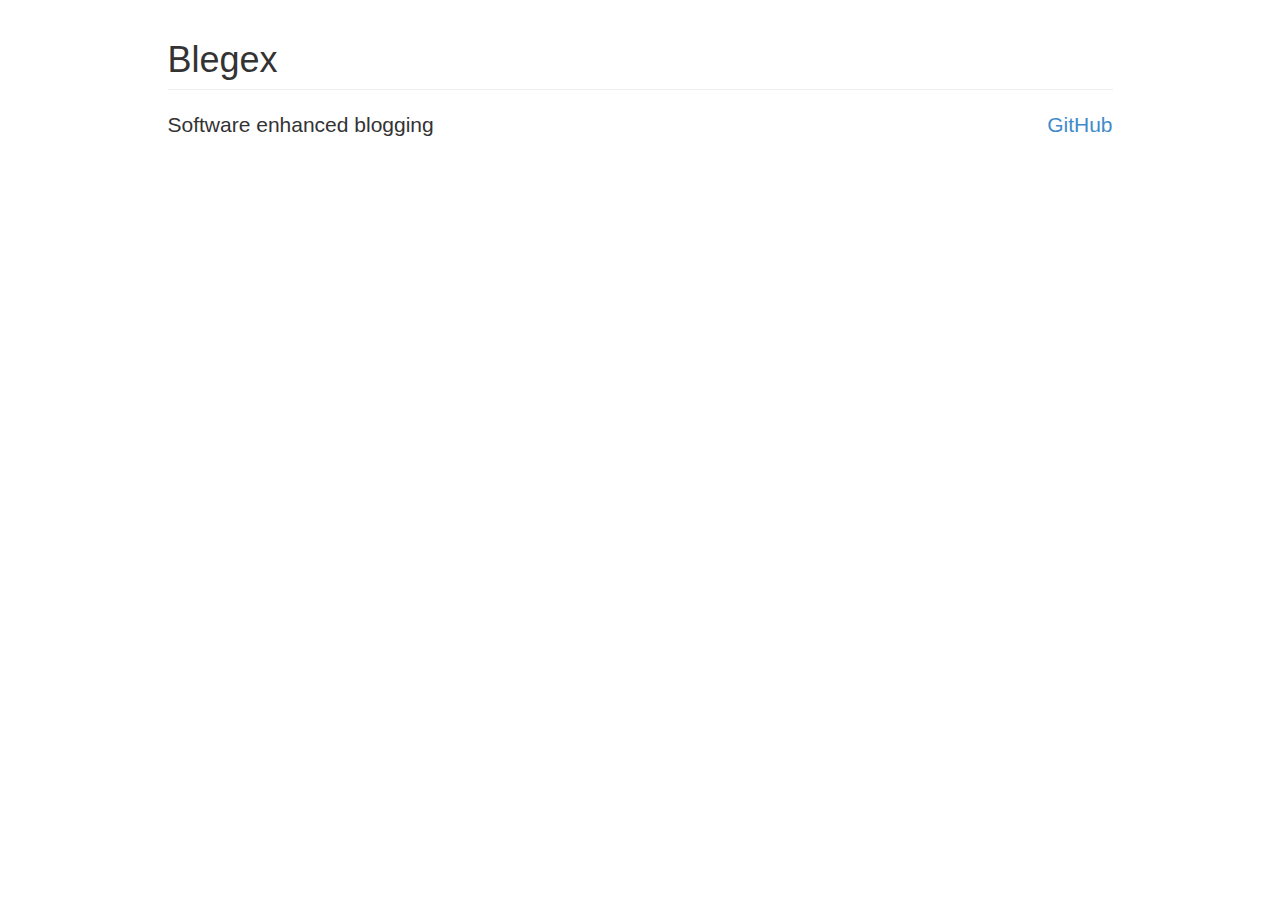
==== src/main/webapp/index.html @ d358f728 "Setup webapp base with AngularJS, Angular-Route, Bootstrap, jQuery" ====
<!doctype html>
<html>
  <head>
    <script src="js/lib/angular-1.3.0-beta.13.min.js"></script>
    <script src="js/lib/angular-resource-1.3.0-beta.13.min.js"></script>
    <script src="js/lib/angular-route-1.3.0-beta.13.min.js"></script>
    <script src="js/lib/jquery-2.1.1.min.js"></script>
    <script src="js/lib/bootstrap-3.1.1.min.js"></script>
    <script src="js/modules/blegex.js"></script>
    <link href="css/bootstrap-3.1.1.min.css" rel="stylesheet"/>
  </head>
  <body data-ng-app="blegex">
    <div class="container">
      <div class="row">
        <div class="col-md-10 col-md-offset-1">
          <h1 class="page-header">Blegex</h1>
        </div>
      </div>
      <div data-ng-view></div>
    </div>
  </body>
</html>
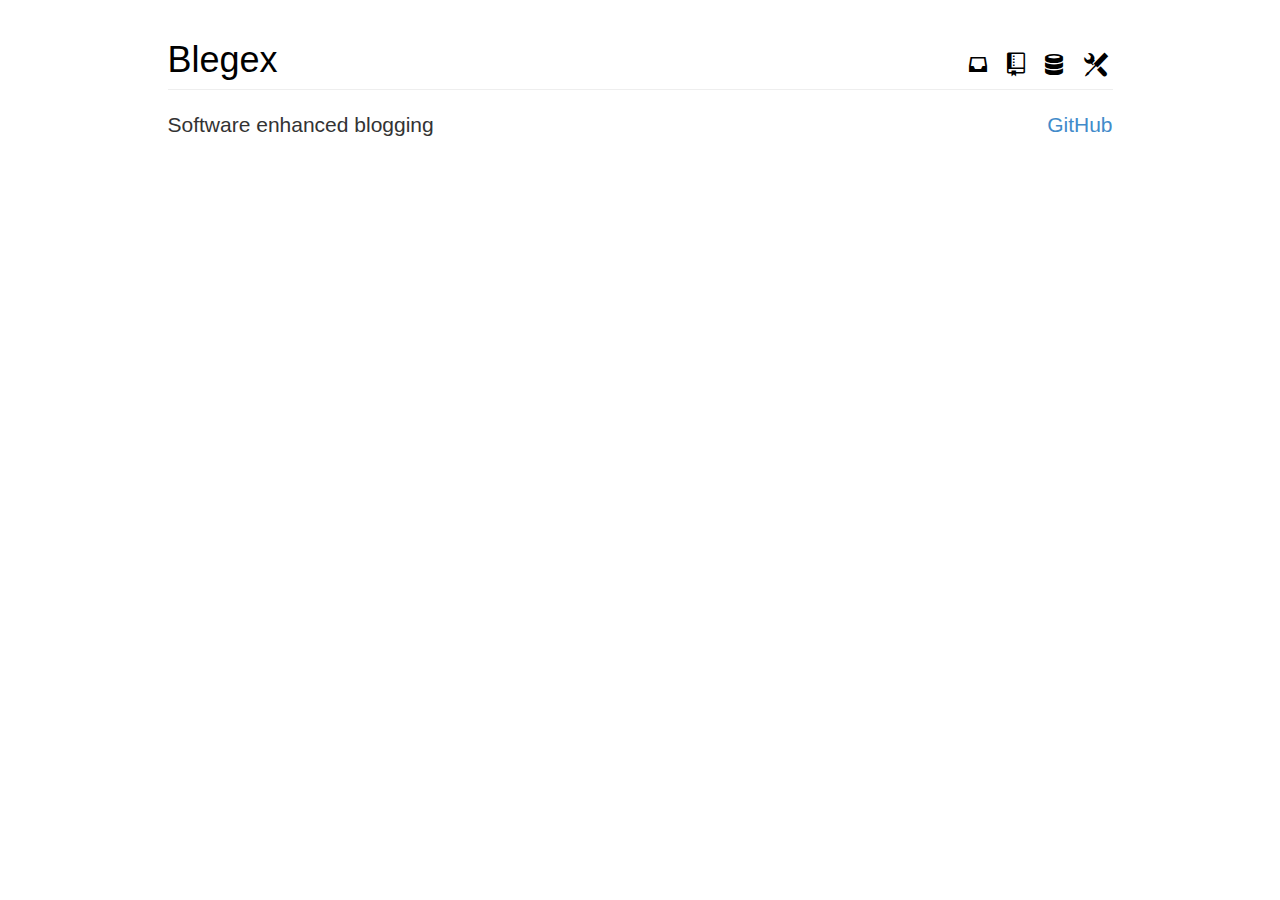
==== commit 1a357af8: "Added the base views, and angular bootstrap ui library" ====
--- a/src/main/webapp/index.html
+++ b/src/main/webapp/index.html
@@ -6,14 +6,24 @@
     <script src="js/lib/angular-route-1.3.0-beta.13.min.js"></script>
     <script src="js/lib/jquery-2.1.1.min.js"></script>
     <script src="js/lib/bootstrap-3.1.1.min.js"></script>
+    <script src="js/lib/ui-bootstrap-tpls-0.11.0.min.js"></script>
     <script src="js/modules/blegex.js"></script>
     <link href="css/bootstrap-3.1.1.min.css" rel="stylesheet"/>
+    <link href="css/octicons.css" rel="stylesheet"/>
+    <link href="css/custom.css" rel="stylesheet"/>
   </head>
   <body data-ng-app="blegex">
     <div class="container">
       <div class="row">
         <div class="col-md-10 col-md-offset-1">
-          <h1 class="page-header">Blegex</h1>
+          <h1 class="page-header"><a href="#/">Blegex</a>
+            <span class="pull-right">
+              <a href="#/inbox" data-tooltip-placement="bottom" data-tooltip="Draft inbox"><span class="medium-octicon octicon-inbox"></span></a>
+              <a href="#/draft" data-tooltip-placement="bottom" data-tooltip="Current draft"><span class="medium-octicon octicon-repo"></span></a>
+              <a href="#/database" data-tooltip-placement="bottom" data-tooltip="Content database"><span class="medium-octicon octicon-database"></span></a>
+              <a href="#/configuration" data-tooltip-placement="bottom" data-tooltip="Configuration"><span class="medium-octicon octicon-tools"></span></a>
+            </span>
+          </h1>
         </div>
       </div>
       <div data-ng-view></div>
--- a/src/main/webapp/css/octicons.css
+++ b/src/main/webapp/css/octicons.css
@@ -0,0 +1,237 @@
+@font-face {
+  font-family: 'octicons';
+  src: url('octicons.eot?#iefix') format('embedded-opentype'),
+       url('octicons.woff') format('woff'),
+       url('octicons.ttf') format('truetype'),
+       url('octicons.svg#octicons') format('svg');
+  font-weight: normal;
+  font-style: normal;
+}
+
+/*
+
+.octicon is optimized for 16px.
+.mega-octicon is optimized for 32px but can be used larger.
+
+*/
+.octicon {
+  font: normal normal 16px octicons;
+  line-height: 1;
+  display: inline-block;
+  text-decoration: none;
+  -webkit-font-smoothing: antialiased;
+  -moz-osx-font-smoothing: grayscale;
+}
+.mega-octicon {
+  font: normal normal 32px octicons;
+  line-height: 1;
+  display: inline-block;
+  text-decoration: none;
+  -webkit-font-smoothing: antialiased;
+  -moz-osx-font-smoothing: grayscale;
+}
+
+.octicon-alert:before { content: '\f02d'} /*  */
+.octicon-alignment-align:before { content: '\f08a'} /*  */
+.octicon-alignment-aligned-to:before { content: '\f08e'} /*  */
+.octicon-alignment-unalign:before { content: '\f08b'} /*  */
+.octicon-arrow-down:before { content: '\f03f'} /*  */
+.octicon-arrow-left:before { content: '\f040'} /*  */
+.octicon-arrow-right:before { content: '\f03e'} /*  */
+.octicon-arrow-small-down:before { content: '\f0a0'} /*  */
+.octicon-arrow-small-left:before { content: '\f0a1'} /*  */
+.octicon-arrow-small-right:before { content: '\f071'} /*  */
+.octicon-arrow-small-up:before { content: '\f09f'} /*  */
+.octicon-arrow-up:before { content: '\f03d'} /*  */
+.octicon-beer:before { content: '\f069'} /*  */
+.octicon-book:before { content: '\f007'} /*  */
+.octicon-bookmark:before { content: '\f07b'} /*  */
+.octicon-briefcase:before { content: '\f0d3'} /*  */
+.octicon-broadcast:before { content: '\f048'} /*  */
+.octicon-browser:before { content: '\f0c5'} /*  */
+.octicon-bug:before { content: '\f091'} /*  */
+.octicon-calendar:before { content: '\f068'} /*  */
+.octicon-check:before { content: '\f03a'} /*  */
+.octicon-checklist:before { content: '\f076'} /*  */
+.octicon-chevron-down:before { content: '\f0a3'} /*  */
+.octicon-chevron-left:before { content: '\f0a4'} /*  */
+.octicon-chevron-right:before { content: '\f078'} /*  */
+.octicon-chevron-up:before { content: '\f0a2'} /*  */
+.octicon-circle-slash:before { content: '\f084'} /*  */
+.octicon-circuit-board:before { content: '\f0d6'} /*  */
+.octicon-clippy:before { content: '\f035'} /*  */
+.octicon-clock:before { content: '\f046'} /*  */
+.octicon-cloud-download:before { content: '\f00b'} /*  */
+.octicon-cloud-upload:before { content: '\f00c'} /*  */
+.octicon-code:before { content: '\f05f'} /*  */
+.octicon-color-mode:before { content: '\f065'} /*  */
+.octicon-comment-add:before,
+.octicon-comment:before { content: '\f02b'} /*  */
+.octicon-comment-discussion:before { content: '\f04f'} /*  */
+.octicon-credit-card:before { content: '\f045'} /*  */
+.octicon-dash:before { content: '\f0ca'} /*  */
+.octicon-dashboard:before { content: '\f07d'} /*  */
+.octicon-database:before { content: '\f096'} /*  */
+.octicon-device-camera:before { content: '\f056'} /*  */
+.octicon-device-camera-video:before { content: '\f057'} /*  */
+.octicon-device-desktop:before { content: '\f27c'} /*  */
+.octicon-device-mobile:before { content: '\f038'} /*  */
+.octicon-diff:before { content: '\f04d'} /*  */
+.octicon-diff-added:before { content: '\f06b'} /*  */
+.octicon-diff-ignored:before { content: '\f099'} /*  */
+.octicon-diff-modified:before { content: '\f06d'} /*  */
+.octicon-diff-removed:before { content: '\f06c'} /*  */
+.octicon-diff-renamed:before { content: '\f06e'} /*  */
+.octicon-ellipsis:before { content: '\f09a'} /*  */
+.octicon-eye-unwatch:before,
+.octicon-eye-watch:before,
+.octicon-eye:before { content: '\f04e'} /*  */
+.octicon-file-binary:before { content: '\f094'} /*  */
+.octicon-file-code:before { content: '\f010'} /*  */
+.octicon-file-directory:before { content: '\f016'} /*  */
+.octicon-file-media:before { content: '\f012'} /*  */
+.octicon-file-pdf:before { content: '\f014'} /*  */
+.octicon-file-submodule:before { content: '\f017'} /*  */
+.octicon-file-symlink-directory:before { content: '\f0b1'} /*  */
+.octicon-file-symlink-file:before { content: '\f0b0'} /*  */
+.octicon-file-text:before { content: '\f011'} /*  */
+.octicon-file-zip:before { content: '\f013'} /*  */
+.octicon-flame:before { content: '\f0d2'} /*  */
+.octicon-fold:before { content: '\f0cc'} /*  */
+.octicon-gear:before { content: '\f02f'} /*  */
+.octicon-gift:before { content: '\f042'} /*  */
+.octicon-gist:before { content: '\f00e'} /*  */
+.octicon-gist-secret:before { content: '\f08c'} /*  */
+.octicon-git-branch-create:before,
+.octicon-git-branch-delete:before,
+.octicon-git-branch:before { content: '\f020'} /*  */
+.octicon-git-commit:before { content: '\f01f'} /*  */
+.octicon-git-compare:before { content: '\f0ac'} /*  */
+.octicon-git-merge:before { content: '\f023'} /*  */
+.octicon-git-pull-request-abandoned:before,
+.octicon-git-pull-request:before { content: '\f009'} /*  */
+.octicon-globe:before { content: '\f0b6'} /*  */
+.octicon-graph:before { content: '\f043'} /*  */
+.octicon-heart:before { content: '\2665'} /* ♥ */
+.octicon-history:before { content: '\f07e'} /*  */
+.octicon-home:before { content: '\f08d'} /*  */
+.octicon-horizontal-rule:before { content: '\f070'} /*  */
+.octicon-hourglass:before { content: '\f09e'} /*  */
+.octicon-hubot:before { content: '\f09d'} /*  */
+.octicon-inbox:before { content: '\f0cf'} /*  */
+.octicon-info:before { content: '\f059'} /*  */
+.octicon-issue-closed:before { content: '\f028'} /*  */
+.octicon-issue-opened:before { content: '\f026'} /*  */
+.octicon-issue-reopened:before { content: '\f027'} /*  */
+.octicon-jersey:before { content: '\f019'} /*  */
+.octicon-jump-down:before { content: '\f072'} /*  */
+.octicon-jump-left:before { content: '\f0a5'} /*  */
+.octicon-jump-right:before { content: '\f0a6'} /*  */
+.octicon-jump-up:before { content: '\f073'} /*  */
+.octicon-key:before { content: '\f049'} /*  */
+.octicon-keyboard:before { content: '\f00d'} /*  */
+.octicon-law:before { content: '\f0d8'} /*  */
+.octicon-light-bulb:before { content: '\f000'} /*  */
+.octicon-link:before { content: '\f05c'} /*  */
+.octicon-link-external:before { content: '\f07f'} /*  */
+.octicon-list-ordered:before { content: '\f062'} /*  */
+.octicon-list-unordered:before { content: '\f061'} /*  */
+.octicon-location:before { content: '\f060'} /*  */
+.octicon-gist-private:before,
+.octicon-mirror-private:before,
+.octicon-git-fork-private:before,
+.octicon-lock:before { content: '\f06a'} /*  */
+.octicon-logo-github:before { content: '\f092'} /*  */
+.octicon-mail:before { content: '\f03b'} /*  */
+.octicon-mail-read:before { content: '\f03c'} /*  */
+.octicon-mail-reply:before { content: '\f051'} /*  */
+.octicon-mark-github:before { content: '\f00a'} /*  */
+.octicon-markdown:before { content: '\f0c9'} /*  */
+.octicon-megaphone:before { content: '\f077'} /*  */
+.octicon-mention:before { content: '\f0be'} /*  */
+.octicon-microscope:before { content: '\f089'} /*  */
+.octicon-milestone:before { content: '\f075'} /*  */
+.octicon-mirror-public:before,
+.octicon-mirror:before { content: '\f024'} /*  */
+.octicon-mortar-board:before { content: '\f0d7'} /*  */
+.octicon-move-down:before { content: '\f0a8'} /*  */
+.octicon-move-left:before { content: '\f074'} /*  */
+.octicon-move-right:before { content: '\f0a9'} /*  */
+.octicon-move-up:before { content: '\f0a7'} /*  */
+.octicon-mute:before { content: '\f080'} /*  */
+.octicon-no-newline:before { content: '\f09c'} /*  */
+.octicon-octoface:before { content: '\f008'} /*  */
+.octicon-organization:before { content: '\f037'} /*  */
+.octicon-package:before { content: '\f0c4'} /*  */
+.octicon-paintcan:before { content: '\f0d1'} /*  */
+.octicon-pencil:before { content: '\f058'} /*  */
+.octicon-person-add:before,
+.octicon-person-follow:before,
+.octicon-person:before { content: '\f018'} /*  */
+.octicon-pin:before { content: '\f041'} /*  */
+.octicon-playback-fast-forward:before { content: '\f0bd'} /*  */
+.octicon-playback-pause:before { content: '\f0bb'} /*  */
+.octicon-playback-play:before { content: '\f0bf'} /*  */
+.octicon-playback-rewind:before { content: '\f0bc'} /*  */
+.octicon-plug:before { content: '\f0d4'} /*  */
+.octicon-repo-create:before,
+.octicon-gist-new:before,
+.octicon-file-directory-create:before,
+.octicon-file-add:before,
+.octicon-plus:before { content: '\f05d'} /*  */
+.octicon-podium:before { content: '\f0af'} /*  */
+.octicon-primitive-dot:before { content: '\f052'} /*  */
+.octicon-primitive-square:before { content: '\f053'} /*  */
+.octicon-pulse:before { content: '\f085'} /*  */
+.octicon-puzzle:before { content: '\f0c0'} /*  */
+.octicon-question:before { content: '\f02c'} /*  */
+.octicon-quote:before { content: '\f063'} /*  */
+.octicon-radio-tower:before { content: '\f030'} /*  */
+.octicon-repo-delete:before,
+.octicon-repo:before { content: '\f001'} /*  */
+.octicon-repo-clone:before { content: '\f04c'} /*  */
+.octicon-repo-force-push:before { content: '\f04a'} /*  */
+.octicon-gist-fork:before,
+.octicon-repo-forked:before { content: '\f002'} /*  */
+.octicon-repo-pull:before { content: '\f006'} /*  */
+.octicon-repo-push:before { content: '\f005'} /*  */
+.octicon-rocket:before { content: '\f033'} /*  */
+.octicon-rss:before { content: '\f034'} /*  */
+.octicon-ruby:before { content: '\f047'} /*  */
+.octicon-screen-full:before { content: '\f066'} /*  */
+.octicon-screen-normal:before { content: '\f067'} /*  */
+.octicon-search-save:before,
+.octicon-search:before { content: '\f02e'} /*  */
+.octicon-server:before { content: '\f097'} /*  */
+.octicon-settings:before { content: '\f07c'} /*  */
+.octicon-log-in:before,
+.octicon-sign-in:before { content: '\f036'} /*  */
+.octicon-log-out:before,
+.octicon-sign-out:before { content: '\f032'} /*  */
+.octicon-split:before { content: '\f0c6'} /*  */
+.octicon-squirrel:before { content: '\f0b2'} /*  */
+.octicon-star-add:before,
+.octicon-star-delete:before,
+.octicon-star:before { content: '\f02a'} /*  */
+.octicon-steps:before { content: '\f0c7'} /*  */
+.octicon-stop:before { content: '\f08f'} /*  */
+.octicon-repo-sync:before,
+.octicon-sync:before { content: '\f087'} /*  */
+.octicon-tag-remove:before,
+.octicon-tag-add:before,
+.octicon-tag:before { content: '\f015'} /*  */
+.octicon-telescope:before { content: '\f088'} /*  */
+.octicon-terminal:before { content: '\f0c8'} /*  */
+.octicon-three-bars:before { content: '\f05e'} /*  */
+.octicon-tools:before { content: '\f031'} /*  */
+.octicon-trashcan:before { content: '\f0d0'} /*  */
+.octicon-triangle-down:before { content: '\f05b'} /*  */
+.octicon-triangle-left:before { content: '\f044'} /*  */
+.octicon-triangle-right:before { content: '\f05a'} /*  */
+.octicon-triangle-up:before { content: '\f0aa'} /*  */
+.octicon-unfold:before { content: '\f039'} /*  */
+.octicon-unmute:before { content: '\f0ba'} /*  */
+.octicon-versions:before { content: '\f064'} /*  */
+.octicon-remove-close:before,
+.octicon-x:before { content: '\f081'} /*  */
+.octicon-zap:before { content: '\26A1'} /* ⚡ */
--- a/src/main/webapp/css/custom.css
+++ b/src/main/webapp/css/custom.css
@@ -0,0 +1,17 @@
+.medium-octicon {
+    font: normal normal 24px octicons;
+    line-height: 1;
+    display: inline-block;
+    text-decoration: none;
+    -webkit-font-smoothing: antialiased;
+    -moz-osx-font-smoothing: grayscale;
+    padding: 0 5px;
+}
+
+[data-ng-click] {
+    cursor: pointer;
+}
+
+.page-header a {
+    color: black !important;
+}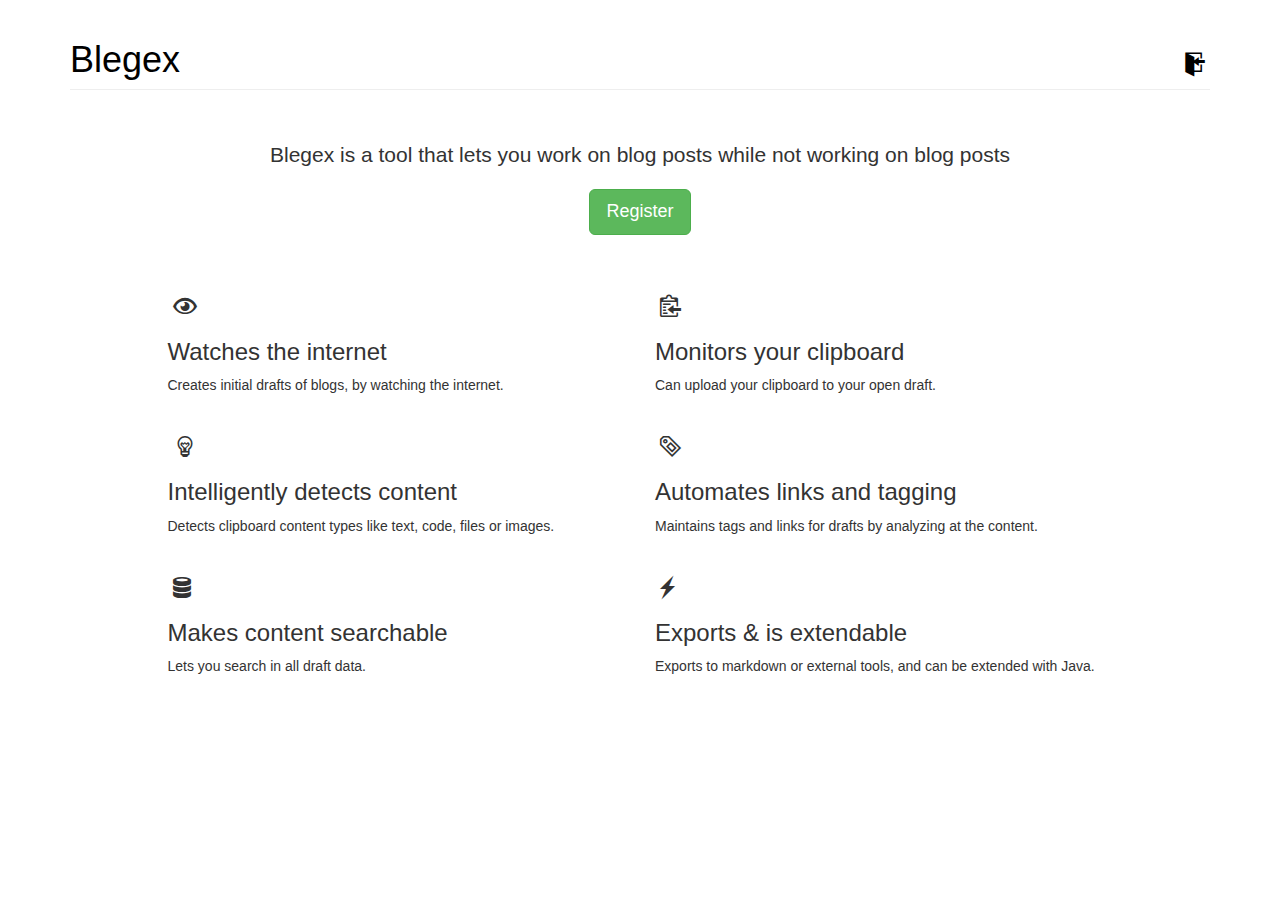
==== commit d4680a6b: "All basic views now available, added login, register and logout" ====
--- a/src/main/webapp/index.html
+++ b/src/main/webapp/index.html
@@ -15,13 +15,17 @@
   <body data-ng-app="blegex">
     <div class="container">
       <div class="row">
-        <div class="col-md-10 col-md-offset-1">
+        <div class="col-md-12">
           <h1 class="page-header"><a href="#/">Blegex</a>
-            <span class="pull-right">
+            <span class="pull-right" data-ng-hide="session.isSignedIn">
+              <a href="#/login" data-tooltip-placement="bottom" data-tooltip="Sign in"><span class="medium-octicon octicon-sign-in"></span></a>
+            </span>
+            <span class="pull-right" data-ng-show="session.isSignedIn">
               <a href="#/inbox" data-tooltip-placement="bottom" data-tooltip="Draft inbox"><span class="medium-octicon octicon-inbox"></span></a>
               <a href="#/draft" data-tooltip-placement="bottom" data-tooltip="Current draft"><span class="medium-octicon octicon-repo"></span></a>
               <a href="#/database" data-tooltip-placement="bottom" data-tooltip="Content database"><span class="medium-octicon octicon-database"></span></a>
               <a href="#/configuration" data-tooltip-placement="bottom" data-tooltip="Configuration"><span class="medium-octicon octicon-tools"></span></a>
+              <a href="#/logout" data-tooltip-placement="bottom" data-tooltip="Sign out"><span class="medium-octicon octicon-sign-out"></span></a>
             </span>
           </h1>
         </div>
--- a/src/main/webapp/css/custom.css
+++ b/src/main/webapp/css/custom.css
@@ -14,4 +14,8 @@
 
 .page-header a {
     color: black !important;
+}
+
+.row {
+    padding-bottom: 30px;
 }